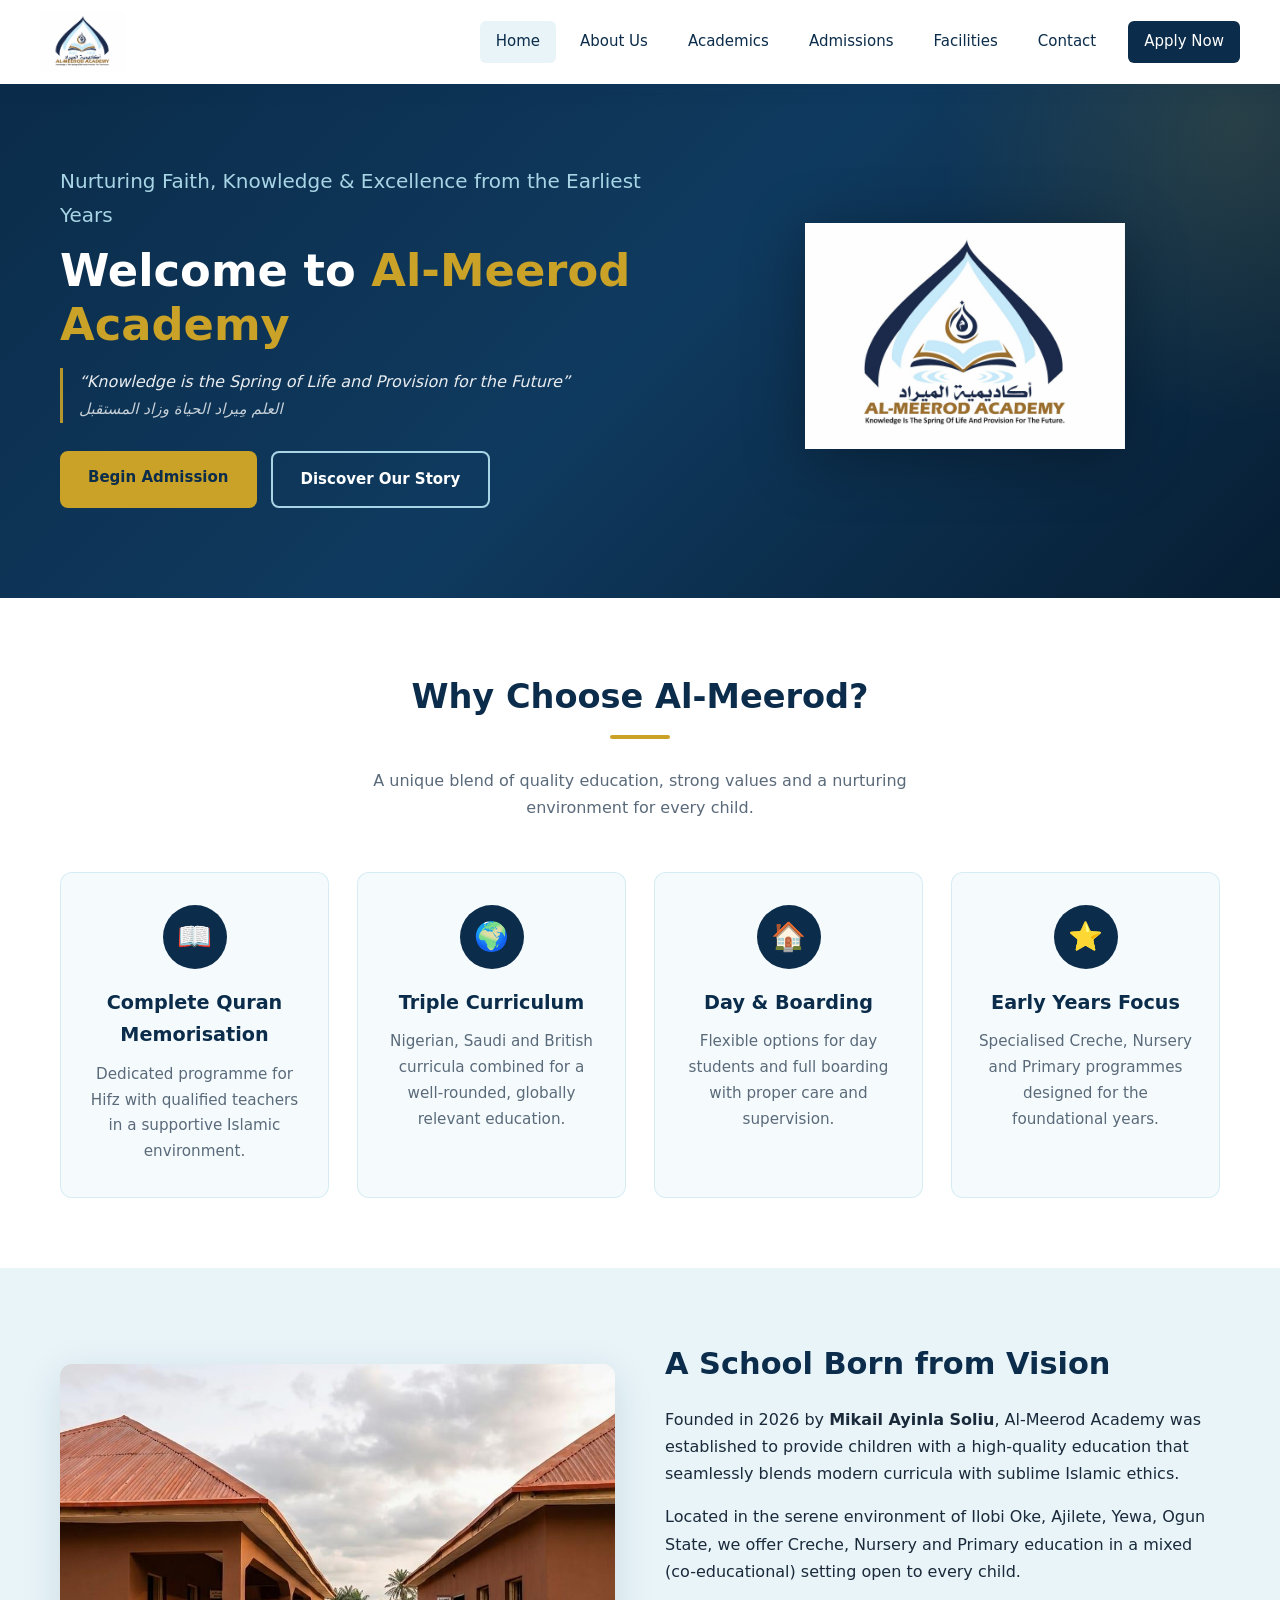
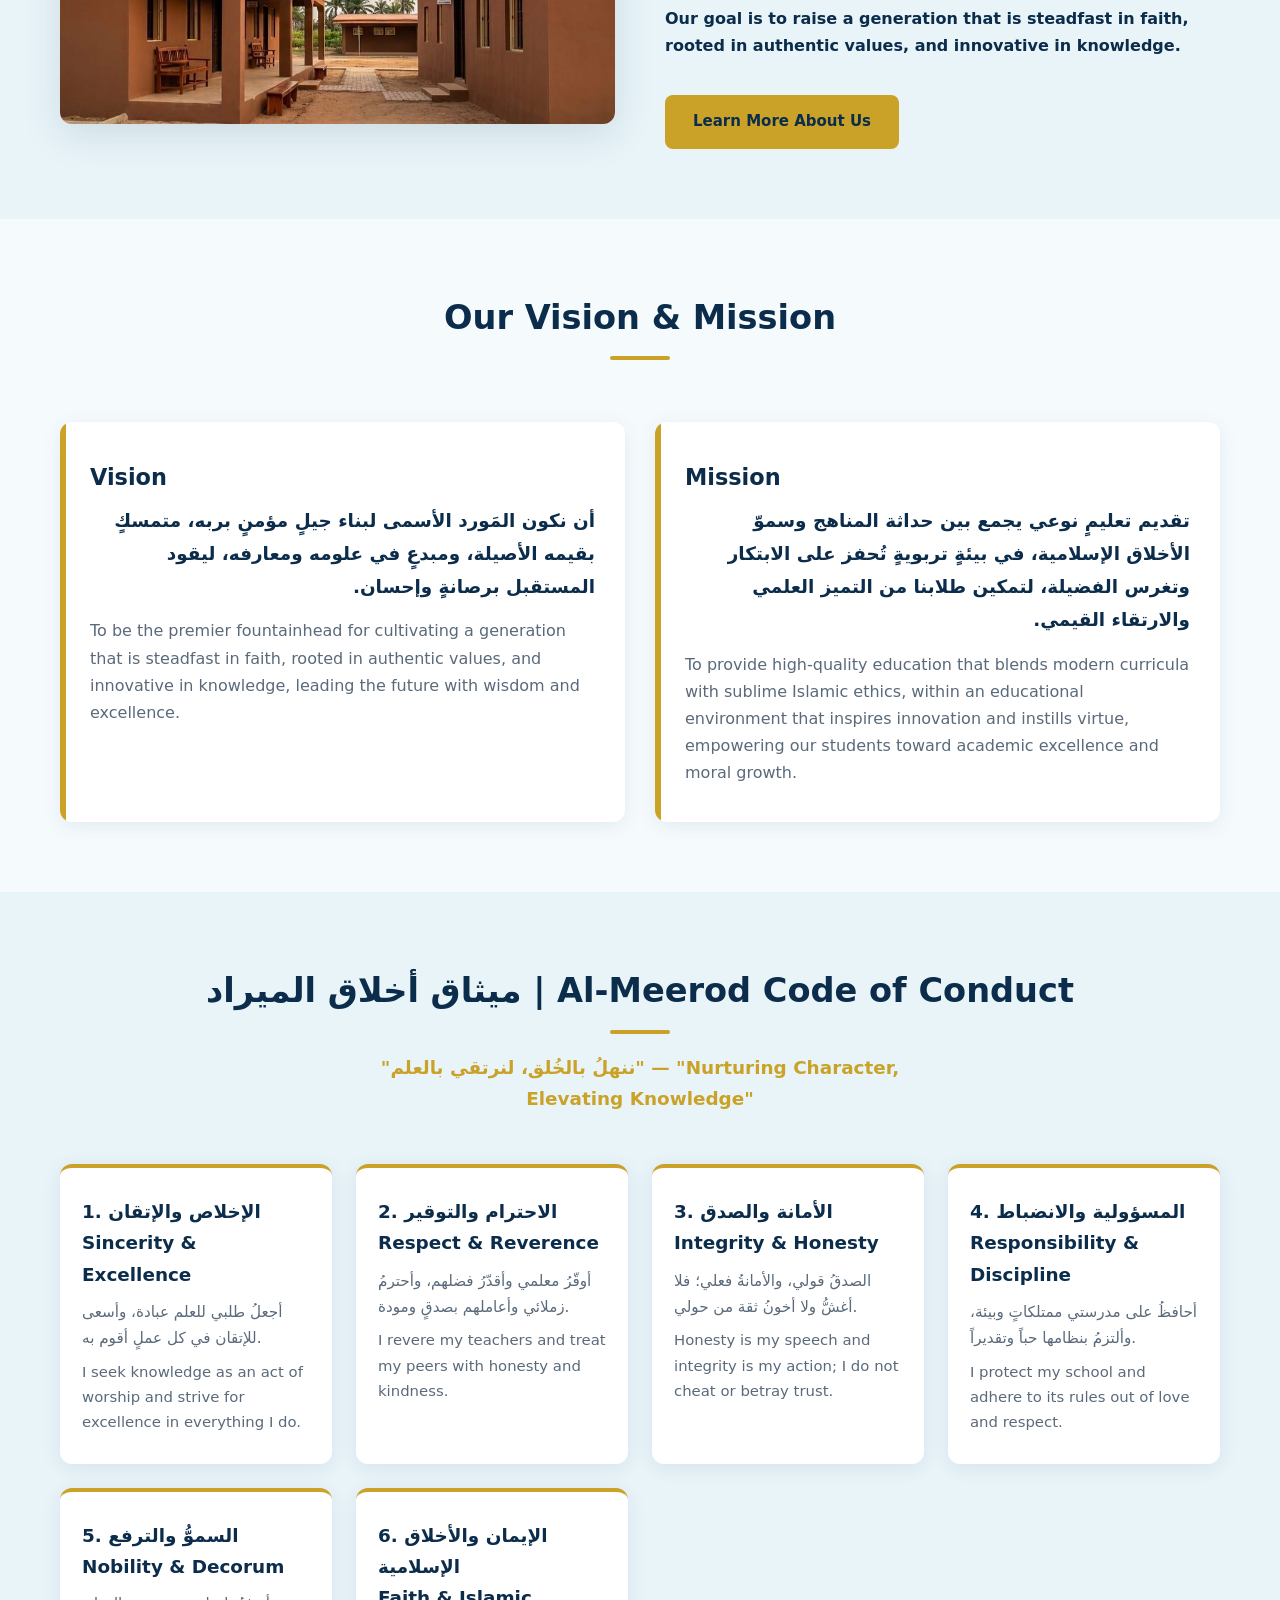
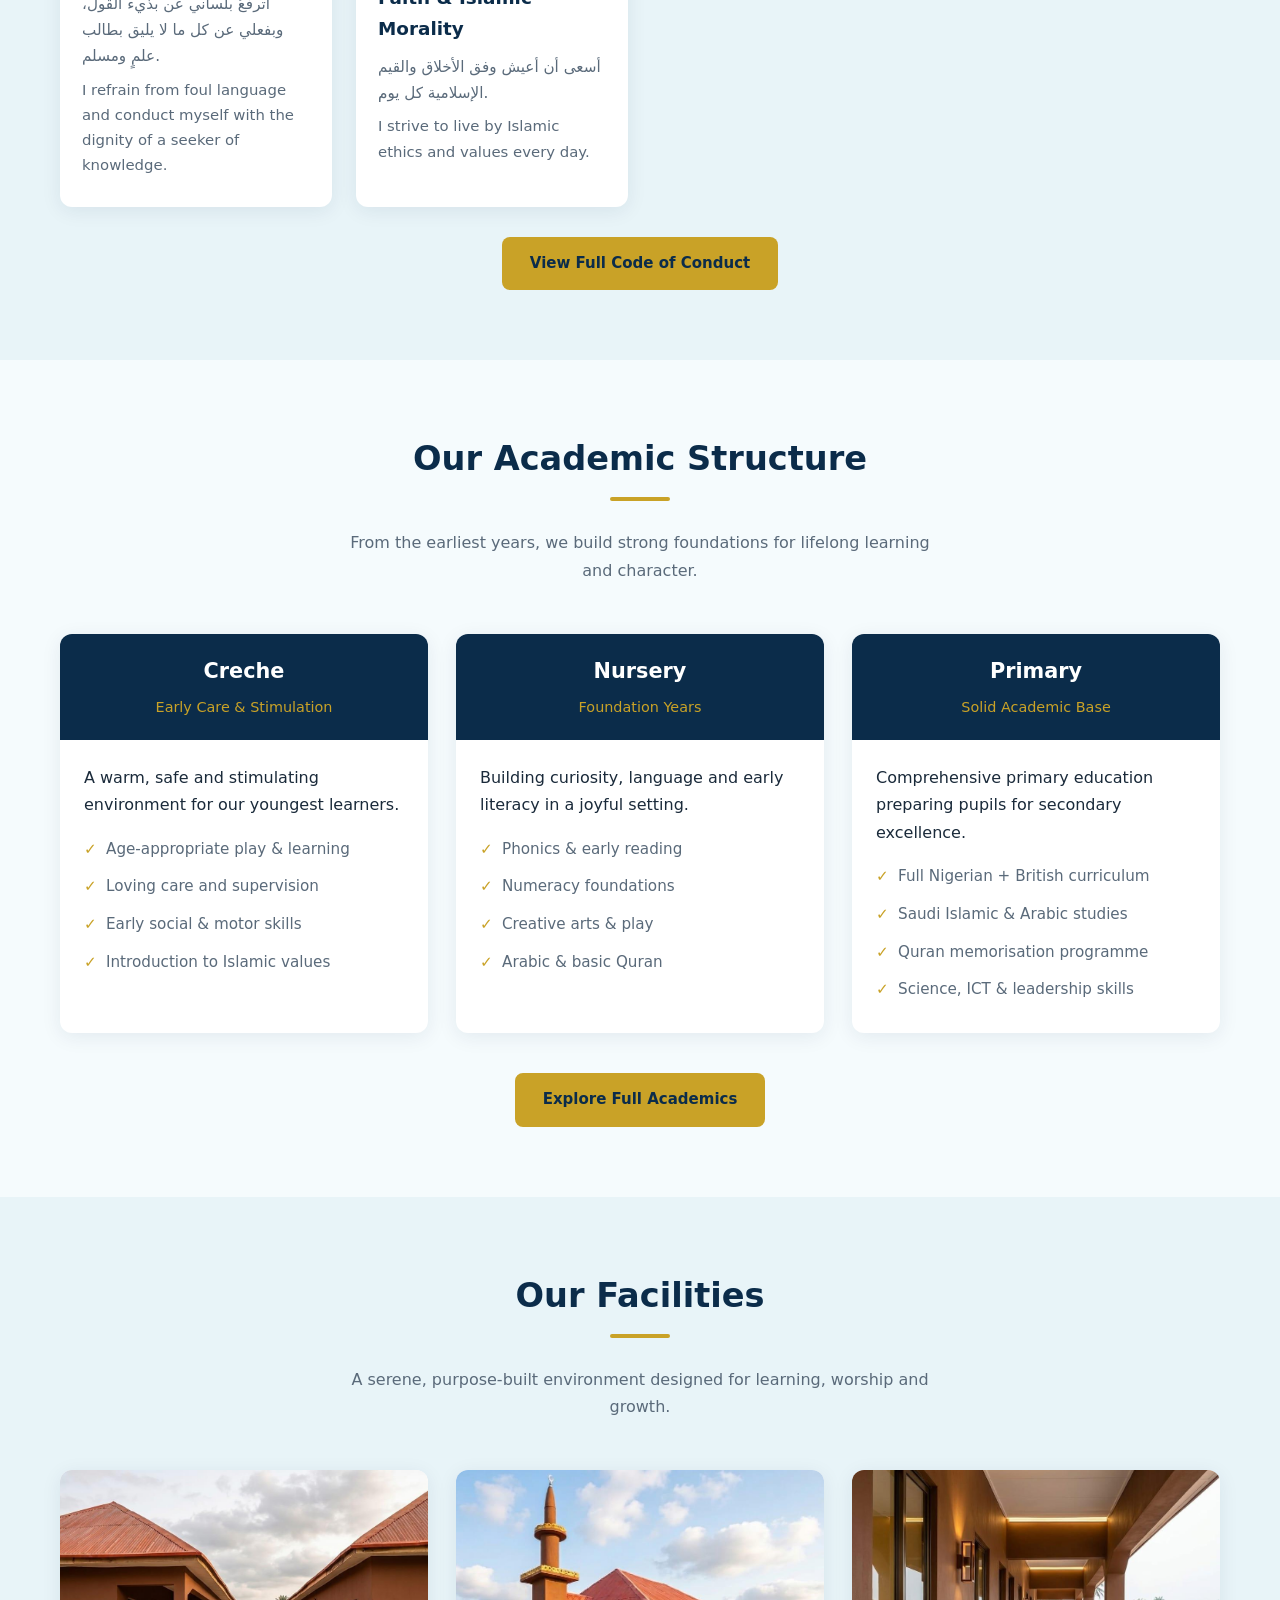
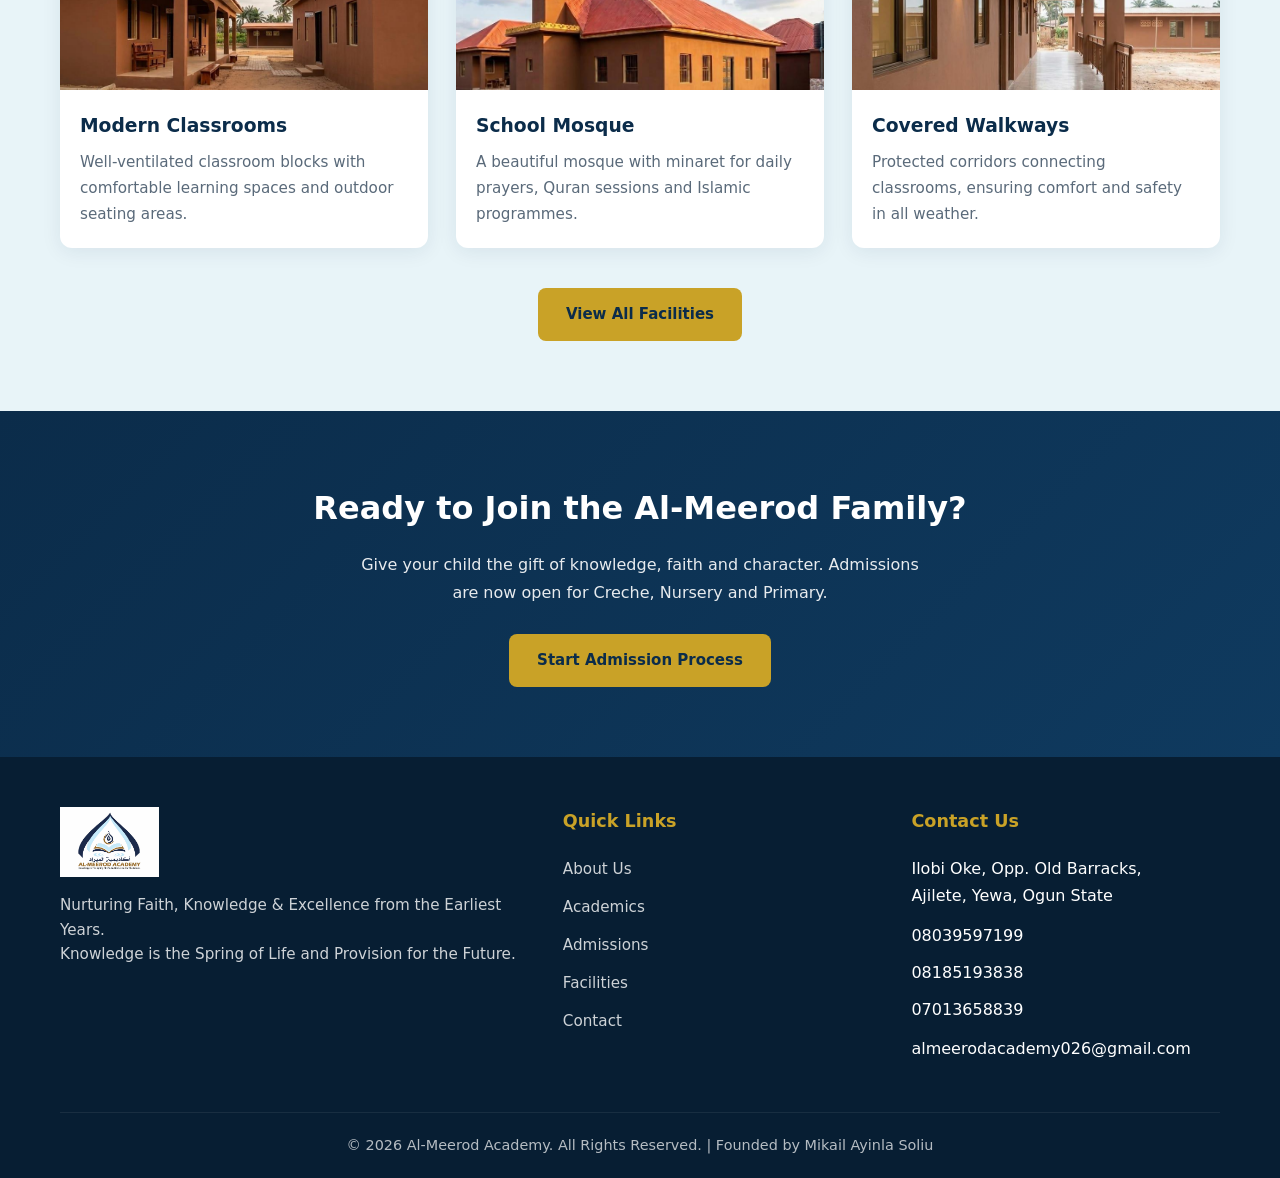
==== index.html @ 65f5c4ec "initial commit - almeerod academy website" ====
<!DOCTYPE html>
<html lang="en">
<head>
  <meta charset="UTF-8">
  <meta name="viewport" content="width=device-width, initial-scale=1.0">
  <title>Al-Meerod Academy | Nurturing Faith, Knowledge & Excellence</title>
  <meta name="description" content="Al-Meerod Academy - Creche, Nursery & Primary school in Ajilete, Yewa, Ogun State. Blending Nigerian, Saudi and British curricula with strong Islamic values and Quran memorisation.">
  <link rel="stylesheet" href="css/style.css">
  <link rel="icon" href="images/logo.png" type="image/png">
</head>
<body>

  <!-- Header -->
  <header class="header">
    <div class="container header-inner">
      <a href="index.html" class="logo-link">
        <img src="images/logo.png" alt="Al-Meerod Academy Logo">
      </a>
      <button class="menu-toggle" aria-label="Toggle menu">☰</button>
      <nav class="nav">
        <a href="index.html" class="active">Home</a>
        <a href="about.html">About Us</a>
        <a href="academics.html">Academics</a>
        <a href="admissions.html">Admissions</a>
        <a href="facilities.html">Facilities</a>
        <a href="contact.html">Contact</a>
        <a href="admission-form.html" class="btn-admit">Apply Now</a>
      </nav>
    </div>
  </header>

  <!-- Hero -->
  <section class="hero">
    <div class="container hero-content">
      <div class="hero-text">
        <p class="tagline">Nurturing Faith, Knowledge & Excellence from the Earliest Years</p>
        <h1>Welcome to <span>Al-Meerod Academy</span></h1>
        <p class="motto">“Knowledge is the Spring of Life and Provision for the Future”<br>
        <span style="font-size:0.95em; opacity:0.85;">العلم مِيراد الحياة وزاد المستقبل</span></p>
        <div class="hero-buttons">
          <a href="admission-form.html" class="btn btn-primary">Begin Admission</a>
          <a href="about.html" class="btn btn-outline">Discover Our Story</a>
        </div>
      </div>
      <div class="hero-logo">
        <img src="images/logo.png" alt="Al-Meerod Academy">
      </div>
    </div>
  </section>

  <!-- Highlights -->
  <section class="section highlights">
    <div class="container">
      <div class="section-header">
        <h2>Why Choose Al-Meerod?</h2>
        <p>A unique blend of quality education, strong values and a nurturing environment for every child.</p>
      </div>
      <div class="highlights-grid">
        <div class="highlight-card">
          <div class="icon">📖</div>
          <h3>Complete Quran Memorisation</h3>
          <p>Dedicated programme for Hifz with qualified teachers in a supportive Islamic environment.</p>
        </div>
        <div class="highlight-card">
          <div class="icon">🌍</div>
          <h3>Triple Curriculum</h3>
          <p>Nigerian, Saudi and British curricula combined for a well-rounded, globally relevant education.</p>
        </div>
        <div class="highlight-card">
          <div class="icon">🏠</div>
          <h3>Day & Boarding</h3>
          <p>Flexible options for day students and full boarding with proper care and supervision.</p>
        </div>
        <div class="highlight-card">
          <div class="icon">⭐</div>
          <h3>Early Years Focus</h3>
          <p>Specialised Creche, Nursery and Primary programmes designed for the foundational years.</p>
        </div>
      </div>
    </div>
  </section>

  <!-- About Preview -->
  <section class="section about-preview">
    <div class="container about-grid">
      <div class="about-image">
        <img src="images/classrooms.jpg" alt="Al-Meerod Academy Classrooms">
      </div>
      <div class="about-content">
        <h2>A School Born from Vision</h2>
        <p>Founded in 2026 by <strong>Mikail Ayinla Soliu</strong>, Al-Meerod Academy was established to provide children with a high-quality education that seamlessly blends modern curricula with sublime Islamic ethics.</p>
        <p>Located in the serene environment of Ilobi Oke, Ajilete, Yewa, Ogun State, we offer Creche, Nursery and Primary education in a mixed (co-educational) setting open to every child.</p>
        <p class="founder">Our goal is to raise a generation that is steadfast in faith, rooted in authentic values, and innovative in knowledge.</p>
        <a href="about.html" class="btn btn-primary" style="margin-top: 20px;">Learn More About Us</a>
      </div>
    </div>
  </section>

  <!-- Vision & Mission -->
  <section class="section">
    <div class="container">
      <div class="section-header">
        <h2>Our Vision & Mission</h2>
      </div>
      <div class="vm-grid">
        <div class="vm-card">
          <h3>Vision</h3>
          <p class="arabic">أن نكون المَورد الأسمى لبناء جيلٍ مؤمنٍ بربه، متمسكٍ بقيمه الأصيلة، ومبدعٍ في علومه ومعارفه، ليقود المستقبل برصانةٍ وإحسان.</p>
          <p>To be the premier fountainhead for cultivating a generation that is steadfast in faith, rooted in authentic values, and innovative in knowledge, leading the future with wisdom and excellence.</p>
        </div>
        <div class="vm-card">
          <h3>Mission</h3>
          <p class="arabic">تقديم تعليمٍ نوعي يجمع بين حداثة المناهج وسموّ الأخلاق الإسلامية، في بيئةٍ تربويةٍ تُحفز على الابتكار وتغرس الفضيلة، لتمكين طلابنا من التميز العلمي والارتقاء القيمي.</p>
          <p>To provide high-quality education that blends modern curricula with sublime Islamic ethics, within an educational environment that inspires innovation and instills virtue, empowering our students toward academic excellence and moral growth.</p>
        </div>
      </div>
    </div>
  </section>

  <!-- Code of Conduct -->
  <section class="section" style="background: var(--sky);">
    <div class="container">
      <div class="section-header">
        <h2>ميثاق أخلاق الميراد | Al-Meerod Code of Conduct</h2>
        <p style="font-size: 1.15rem; color: var(--gold); font-weight: 600; margin-top: 6px;">"ننهلُ بالخُلق، لنرتقي بالعلم" — "Nurturing Character, Elevating Knowledge"</p>
      </div>
      <div class="values-grid">
        <div class="value-card">
          <h3>1. الإخلاص والإتقان<br>Sincerity & Excellence</h3>
          <p class="arabic" style="font-size: 0.95rem; margin: 8px 0;">أجعلُ طلبي للعلم عبادة، وأسعى للإتقان في كل عملٍ أقوم به.</p>
          <p>I seek knowledge as an act of worship and strive for excellence in everything I do.</p>
        </div>
        <div class="value-card">
          <h3>2. الاحترام والتوقير<br>Respect & Reverence</h3>
          <p class="arabic" style="font-size: 0.95rem; margin: 8px 0;">أوقّرُ معلمي وأقدّرُ فضلهم، وأحترمُ زملائي وأعاملهم بصدقٍ ومودة.</p>
          <p>I revere my teachers and treat my peers with honesty and kindness.</p>
        </div>
        <div class="value-card">
          <h3>3. الأمانة والصدق<br>Integrity & Honesty</h3>
          <p class="arabic" style="font-size: 0.95rem; margin: 8px 0;">الصدقُ قولي، والأمانةُ فعلي؛ فلا أغشُّ ولا أخونُ ثقة من حولي.</p>
          <p>Honesty is my speech and integrity is my action; I do not cheat or betray trust.</p>
        </div>
        <div class="value-card">
          <h3>4. المسؤولية والانضباط<br>Responsibility & Discipline</h3>
          <p class="arabic" style="font-size: 0.95rem; margin: 8px 0;">أحافظُ على مدرستي ممتلكاتٍ وبيئة، وألتزمُ بنظامها حباً وتقديراً.</p>
          <p>I protect my school and adhere to its rules out of love and respect.</p>
        </div>
        <div class="value-card">
          <h3>5. السموُّ والترفع<br>Nobility & Decorum</h3>
          <p class="arabic" style="font-size: 0.95rem; margin: 8px 0;">أترفعُ بلساني عن بذيء القول، وبفعلي عن كل ما لا يليق بطالب علمٍ ومسلم.</p>
          <p>I refrain from foul language and conduct myself with the dignity of a seeker of knowledge.</p>
        </div>
        <div class="value-card">
          <h3>6. الإيمان والأخلاق الإسلامية<br>Faith & Islamic Morality</h3>
          <p class="arabic" style="font-size: 0.95rem; margin: 8px 0;">أسعى أن أعيش وفق الأخلاق والقيم الإسلامية كل يوم.</p>
          <p>I strive to live by Islamic ethics and values every day.</p>
        </div>
      </div>
      <div style="text-align: center; margin-top: 30px;">
        <a href="about.html" class="btn btn-primary">View Full Code of Conduct</a>
      </div>
    </div>
  </section>

  <!-- Academic Levels Preview -->
  <section class="section">
    <div class="container">
      <div class="section-header">
        <h2>Our Academic Structure</h2>
        <p>From the earliest years, we build strong foundations for lifelong learning and character.</p>
      </div>
      <div class="levels-grid">
        <div class="level-card">
          <div class="level-header">
            <h3>Creche</h3>
            <span>Early Care & Stimulation</span>
          </div>
          <div class="level-body">
            <p>A warm, safe and stimulating environment for our youngest learners.</p>
            <ul>
              <li>Age-appropriate play & learning</li>
              <li>Loving care and supervision</li>
              <li>Early social & motor skills</li>
              <li>Introduction to Islamic values</li>
            </ul>
          </div>
        </div>
        <div class="level-card">
          <div class="level-header">
            <h3>Nursery</h3>
            <span>Foundation Years</span>
          </div>
          <div class="level-body">
            <p>Building curiosity, language and early literacy in a joyful setting.</p>
            <ul>
              <li>Phonics & early reading</li>
              <li>Numeracy foundations</li>
              <li>Creative arts & play</li>
              <li>Arabic & basic Quran</li>
            </ul>
          </div>
        </div>
        <div class="level-card">
          <div class="level-header">
            <h3>Primary</h3>
            <span>Solid Academic Base</span>
          </div>
          <div class="level-body">
            <p>Comprehensive primary education preparing pupils for secondary excellence.</p>
            <ul>
              <li>Full Nigerian + British curriculum</li>
              <li>Saudi Islamic & Arabic studies</li>
              <li>Quran memorisation programme</li>
              <li>Science, ICT & leadership skills</li>
            </ul>
          </div>
        </div>
      </div>
      <div style="text-align: center; margin-top: 40px;">
        <a href="academics.html" class="btn btn-primary">Explore Full Academics</a>
      </div>
    </div>
  </section>

  <!-- Facilities Preview -->
  <section class="section" style="background: var(--sky);">
    <div class="container">
      <div class="section-header">
        <h2>Our Facilities</h2>
        <p>A serene, purpose-built environment designed for learning, worship and growth.</p>
      </div>
      <div class="facilities-grid">
        <div class="facility-card">
          <img src="images/classrooms.jpg" alt="Classroom Blocks">
          <div class="facility-info">
            <h3>Modern Classrooms</h3>
            <p>Well-ventilated classroom blocks with comfortable learning spaces and outdoor seating areas.</p>
          </div>
        </div>
        <div class="facility-card">
          <img src="images/mosque.jpg" alt="School Mosque">
          <div class="facility-info">
            <h3>School Mosque</h3>
            <p>A beautiful mosque with minaret for daily prayers, Quran sessions and Islamic programmes.</p>
          </div>
        </div>
        <div class="facility-card">
          <img src="images/corridor.jpg" alt="School Corridor">
          <div class="facility-info">
            <h3>Covered Walkways</h3>
            <p>Protected corridors connecting classrooms, ensuring comfort and safety in all weather.</p>
          </div>
        </div>
      </div>
      <div style="text-align: center; margin-top: 40px;">
        <a href="facilities.html" class="btn btn-primary">View All Facilities</a>
      </div>
    </div>
  </section>

  <!-- CTA -->
  <section class="cta">
    <div class="container">
      <h2>Ready to Join the Al-Meerod Family?</h2>
      <p>Give your child the gift of knowledge, faith and character. Admissions are now open for Creche, Nursery and Primary.</p>
      <a href="admission-form.html" class="btn btn-primary">Start Admission Process</a>
    </div>
  </section>

  <!-- Footer -->
  <footer class="footer">
    <div class="container">
      <div class="footer-grid">
        <div class="footer-brand">
          <img src="images/logo.png" alt="Al-Meerod Academy">
          <p>Nurturing Faith, Knowledge & Excellence from the Earliest Years.<br>
          Knowledge is the Spring of Life and Provision for the Future.</p>
        </div>
        <div>
          <h4>Quick Links</h4>
          <ul>
            <li><a href="about.html">About Us</a></li>
            <li><a href="academics.html">Academics</a></li>
            <li><a href="admissions.html">Admissions</a></li>
            <li><a href="facilities.html">Facilities</a></li>
            <li><a href="contact.html">Contact</a></li>
          </ul>
        </div>
        <div>
          <h4>Contact Us</h4>
          <ul>
            <li>Ilobi Oke, Opp. Old Barracks,<br>Ajilete, Yewa, Ogun State</li>
            <li style="margin-top:12px;">08039597199</li>
            <li>08185193838</li>
            <li>07013658839</li>
            <li style="margin-top:12px;">almeerodacademy026@gmail.com</li>
          </ul>
        </div>
      </div>
      <div class="footer-bottom">
        <p>&copy; 2026 Al-Meerod Academy. All Rights Reserved. | Founded by Mikail Ayinla Soliu</p>
      </div>
    </div>
  </footer>

  <script src="js/main.js"></script>
</body>
</html>
---- css/style.css ----
/* ========================================
   Al-Meerod Academy - Main Stylesheet
   Colors: Light Sky Blue + Navy + Gold
======================================== */

:root {
  --navy: #0B2C4A;
  --navy-dark: #071E33;
  --gold: #C9A227;
  --gold-light: #E8C547;
  --sky: #E8F4F8;
  --sky-light: #F5FBFD;
  --light-blue: #A8D5E5;
  --white: #FFFFFF;
  --text: #1A2A3A;
  --text-muted: #5A6A7A;
  --shadow: 0 4px 20px rgba(11, 44, 74, 0.08);
  --shadow-lg: 0 10px 40px rgba(11, 44, 74, 0.12);
  --radius: 12px;
  --transition: all 0.3s ease;
}

* {
  margin: 0;
  padding: 0;
  box-sizing: border-box;
}

html {
  scroll-behavior: smooth;
}

body {
  font-family: 'Segoe UI', system-ui, -apple-system, BlinkMacSystemFont, sans-serif;
  background-color: var(--sky-light);
  color: var(--text);
  line-height: 1.7;
  overflow-x: hidden;
}

img {
  max-width: 100%;
  height: auto;
  display: block;
}

a {
  text-decoration: none;
  color: inherit;
  transition: var(--transition);
}

ul {
  list-style: none;
}

.container {
  width: 100%;
  max-width: 1200px;
  margin: 0 auto;
  padding: 0 20px;
}

/* ========== HEADER ========== */
.header {
  background: var(--white);
  box-shadow: var(--shadow);
  position: sticky;
  top: 0;
  z-index: 1000;
}

.header-inner {
  display: flex;
  align-items: center;
  justify-content: space-between;
  padding: 12px 0;
}

.logo-link {
  display: flex;
  align-items: center;
  gap: 12px;
}

.logo-link img {
  height: 60px;
  width: auto;
}

.logo-text {
  display: none;
}

.nav {
  display: flex;
  align-items: center;
  gap: 8px;
}

.nav a {
  padding: 8px 16px;
  font-weight: 500;
  font-size: 15px;
  color: var(--navy);
  border-radius: 6px;
}

.nav a:hover,
.nav a.active {
  background: var(--sky);
  color: var(--navy);
}

.nav a.btn-admit {
  background: var(--navy);
  color: var(--white);
  margin-left: 8px;
}

.nav a.btn-admit:hover {
  background: var(--gold);
  color: var(--navy);
}

.menu-toggle {
  display: none;
  background: none;
  border: none;
  font-size: 28px;
  color: var(--navy);
  cursor: pointer;
}

/* ========== HERO ========== */
.hero {
  background: linear-gradient(135deg, var(--navy) 0%, #0F3A5F 50%, var(--navy-dark) 100%);
  color: var(--white);
  padding: 80px 0 90px;
  position: relative;
  overflow: hidden;
}

.hero::before {
  content: '';
  position: absolute;
  top: -50%;
  right: -20%;
  width: 600px;
  height: 600px;
  background: radial-gradient(circle, rgba(201, 162, 39, 0.15) 0%, transparent 70%);
  border-radius: 50%;
}

.hero-content {
  display: grid;
  grid-template-columns: 1.2fr 1fr;
  gap: 40px;
  align-items: center;
  position: relative;
  z-index: 1;
}

.hero-text h1 {
  font-size: 2.8rem;
  font-weight: 700;
  line-height: 1.2;
  margin-bottom: 16px;
}

.hero-text h1 span {
  color: var(--gold);
}

.hero-text .tagline {
  font-size: 1.25rem;
  color: var(--light-blue);
  margin-bottom: 12px;
  font-weight: 500;
}

.hero-text .motto {
  font-size: 1rem;
  font-style: italic;
  opacity: 0.9;
  margin-bottom: 28px;
  border-left: 3px solid var(--gold);
  padding-left: 16px;
}

.hero-buttons {
  display: flex;
  gap: 14px;
  flex-wrap: wrap;
}

.btn {
  display: inline-block;
  padding: 14px 28px;
  border-radius: 8px;
  font-weight: 600;
  font-size: 15px;
  transition: var(--transition);
  cursor: pointer;
  border: none;
}

.btn-primary {
  background: var(--gold);
  color: var(--navy);
}

.btn-primary:hover {
  background: var(--gold-light);
  transform: translateY(-2px);
}

.btn-outline {
  background: transparent;
  color: var(--white);
  border: 2px solid var(--light-blue);
}

.btn-outline:hover {
  background: var(--white);
  color: var(--navy);
  border-color: var(--white);
}

.hero-logo {
  text-align: center;
}

.hero-logo img {
  max-width: 320px;
  margin: 0 auto;
  filter: drop-shadow(0 10px 30px rgba(0,0,0,0.3));
}

/* ========== SECTIONS ========== */
.section {
  padding: 70px 0;
}

.section-header {
  text-align: center;
  margin-bottom: 50px;
}

.section-header h2 {
  font-size: 2.1rem;
  color: var(--navy);
  margin-bottom: 12px;
  position: relative;
  display: inline-block;
}

.section-header h2::after {
  content: '';
  display: block;
  width: 60px;
  height: 4px;
  background: var(--gold);
  margin: 10px auto 0;
  border-radius: 2px;
}

.section-header p {
  color: var(--text-muted);
  max-width: 600px;
  margin: 16px auto 0;
}

/* ========== HIGHLIGHTS ========== */
.highlights {
  background: var(--white);
}

.highlights-grid {
  display: grid;
  grid-template-columns: repeat(auto-fit, minmax(260px, 1fr));
  gap: 28px;
}

.highlight-card {
  background: var(--sky-light);
  border-radius: var(--radius);
  padding: 32px 24px;
  text-align: center;
  border: 1px solid rgba(168, 213, 229, 0.4);
  transition: var(--transition);
}

.highlight-card:hover {
  transform: translateY(-6px);
  box-shadow: var(--shadow-lg);
  border-color: var(--gold);
}

.highlight-card .icon {
  width: 64px;
  height: 64px;
  background: var(--navy);
  color: var(--gold);
  border-radius: 50%;
  display: flex;
  align-items: center;
  justify-content: center;
  font-size: 28px;
  margin: 0 auto 18px;
}

.highlight-card h3 {
  color: var(--navy);
  font-size: 1.2rem;
  margin-bottom: 10px;
}

.highlight-card p {
  color: var(--text-muted);
  font-size: 0.95rem;
}

/* ========== ABOUT PREVIEW ========== */
.about-preview {
  background: var(--sky);
}

.about-grid {
  display: grid;
  grid-template-columns: 1fr 1fr;
  gap: 50px;
  align-items: center;
}

.about-image img {
  border-radius: var(--radius);
  box-shadow: var(--shadow-lg);
  width: 100%;
  height: 360px;
  object-fit: cover;
}

.about-content h2 {
  color: var(--navy);
  font-size: 1.9rem;
  margin-bottom: 16px;
}

.about-content p {
  margin-bottom: 16px;
  color: var(--text);
}

.about-content .founder {
  font-weight: 600;
  color: var(--navy);
  margin-top: 20px;
}

/* ========== VALUES ========== */
.values-grid {
  display: grid;
  grid-template-columns: repeat(auto-fit, minmax(240px, 1fr));
  gap: 24px;
}

.value-card {
  background: var(--white);
  border-radius: var(--radius);
  padding: 28px 22px;
  box-shadow: var(--shadow);
  border-top: 4px solid var(--gold);
  transition: var(--transition);
}

.value-card:hover {
  transform: translateY(-4px);
  box-shadow: var(--shadow-lg);
}

.value-card h3 {
  color: var(--navy);
  font-size: 1.15rem;
  margin-bottom: 10px;
  display: flex;
  align-items: center;
  gap: 10px;
}

.value-card h3 span {
  color: var(--gold);
  font-size: 1.4rem;
}

.value-card p {
  color: var(--text-muted);
  font-size: 0.93rem;
}

/* ========== ACADEMICS ========== */
.levels-grid {
  display: grid;
  grid-template-columns: repeat(auto-fit, minmax(280px, 1fr));
  gap: 28px;
}

.level-card {
  background: var(--white);
  border-radius: var(--radius);
  overflow: hidden;
  box-shadow: var(--shadow);
  transition: var(--transition);
}

.level-card:hover {
  transform: translateY(-5px);
  box-shadow: var(--shadow-lg);
}

.level-card .level-header {
  background: var(--navy);
  color: var(--white);
  padding: 20px;
  text-align: center;
}

.level-card .level-header h3 {
  font-size: 1.3rem;
  margin-bottom: 4px;
}

.level-card .level-header span {
  color: var(--gold);
  font-size: 0.9rem;
}

.level-card .level-body {
  padding: 24px;
}

.level-card .level-body ul {
  margin-top: 12px;
}

.level-card .level-body li {
  padding: 6px 0;
  padding-left: 22px;
  position: relative;
  color: var(--text-muted);
  font-size: 0.95rem;
}

.level-card .level-body li::before {
  content: '✓';
  position: absolute;
  left: 0;
  color: var(--gold);
  font-weight: bold;
}

/* ========== FACILITIES ========== */
.facilities-grid {
  display: grid;
  grid-template-columns: repeat(auto-fit, minmax(300px, 1fr));
  gap: 28px;
}

.facility-card {
  background: var(--white);
  border-radius: var(--radius);
  overflow: hidden;
  box-shadow: var(--shadow);
  transition: var(--transition);
}

.facility-card:hover {
  transform: translateY(-5px);
  box-shadow: var(--shadow-lg);
}

.facility-card img {
  width: 100%;
  height: 220px;
  object-fit: cover;
}

.facility-card .facility-info {
  padding: 20px;
}

.facility-card h3 {
  color: var(--navy);
  margin-bottom: 8px;
}

.facility-card p {
  color: var(--text-muted);
  font-size: 0.95rem;
}

/* ========== VISION MISSION ========== */
.vm-grid {
  display: grid;
  grid-template-columns: 1fr 1fr;
  gap: 30px;
}

.vm-card {
  background: var(--white);
  border-radius: var(--radius);
  padding: 36px 30px;
  box-shadow: var(--shadow);
  position: relative;
  overflow: hidden;
}

.vm-card::before {
  content: '';
  position: absolute;
  top: 0;
  left: 0;
  width: 6px;
  height: 100%;
  background: var(--gold);
}

.vm-card h3 {
  color: var(--navy);
  font-size: 1.4rem;
  margin-bottom: 8px;
}

.vm-card .arabic {
  font-size: 1.15rem;
  color: var(--navy);
  direction: rtl;
  margin-bottom: 14px;
  font-weight: 600;
  line-height: 1.8;
}

.vm-card p {
  color: var(--text-muted);
}

/* ========== CTA ========== */
.cta {
  background: linear-gradient(135deg, var(--navy) 0%, #0F3A5F 100%);
  color: var(--white);
  text-align: center;
  padding: 70px 0;
}

.cta h2 {
  font-size: 2rem;
  margin-bottom: 16px;
}

.cta p {
  max-width: 560px;
  margin: 0 auto 28px;
  opacity: 0.9;
}

/* ========== CONTACT INFO ========== */
.contact-grid {
  display: grid;
  grid-template-columns: 1fr 1fr;
  gap: 40px;
}

.contact-info h3 {
  color: var(--navy);
  margin-bottom: 20px;
  font-size: 1.4rem;
}

.contact-item {
  display: flex;
  gap: 16px;
  margin-bottom: 22px;
  align-items: flex-start;
}

.contact-item .icon {
  width: 44px;
  height: 44px;
  background: var(--sky);
  color: var(--navy);
  border-radius: 50%;
  display: flex;
  align-items: center;
  justify-content: center;
  font-size: 18px;
  flex-shrink: 0;
}

.contact-item strong {
  display: block;
  color: var(--navy);
  margin-bottom: 2px;
}

.contact-item p {
  color: var(--text-muted);
  font-size: 0.95rem;
}

.contact-form {
  background: var(--white);
  padding: 32px;
  border-radius: var(--radius);
  box-shadow: var(--shadow);
}

.contact-form h3 {
  color: var(--navy);
  margin-bottom: 20px;
}

.form-group {
  margin-bottom: 18px;
}

.form-group label {
  display: block;
  margin-bottom: 6px;
  font-weight: 500;
  color: var(--navy);
  font-size: 0.9rem;
}

.form-group input,
.form-group textarea,
.form-group select {
  width: 100%;
  padding: 12px 14px;
  border: 1px solid #D0E0E8;
  border-radius: 8px;
  font-size: 15px;
  font-family: inherit;
  transition: var(--transition);
  background: var(--sky-light);
}

.form-group input:focus,
.form-group textarea:focus,
.form-group select:focus {
  outline: none;
  border-color: var(--gold);
  background: var(--white);
}

.form-group textarea {
  resize: vertical;
  min-height: 120px;
}

/* ========== FOOTER ========== */
.footer {
  background: var(--navy-dark);
  color: var(--white);
  padding: 50px 0 20px;
}

.footer-grid {
  display: grid;
  grid-template-columns: 1.5fr 1fr 1fr;
  gap: 40px;
  margin-bottom: 40px;
}

.footer-brand img {
  height: 70px;
  margin-bottom: 16px;
}

.footer-brand p {
  opacity: 0.8;
  font-size: 0.95rem;
  line-height: 1.6;
}

.footer h4 {
  color: var(--gold);
  margin-bottom: 18px;
  font-size: 1.1rem;
}

.footer ul li {
  margin-bottom: 10px;
}

.footer ul a {
  opacity: 0.8;
  font-size: 0.95rem;
}

.footer ul a:hover {
  opacity: 1;
  color: var(--gold);
}

.footer-bottom {
  border-top: 1px solid rgba(255,255,255,0.1);
  padding-top: 20px;
  text-align: center;
  opacity: 0.7;
  font-size: 0.9rem;
}

/* ========== PAGE HERO (inner pages) ========== */
.page-hero {
  background: linear-gradient(135deg, var(--navy) 0%, #0F3A5F 100%);
  color: var(--white);
  padding: 60px 0;
  text-align: center;
}

.page-hero h1 {
  font-size: 2.4rem;
  margin-bottom: 10px;
}

.page-hero p {
  opacity: 0.85;
  font-size: 1.1rem;
}

/* ========== GOALS ========== */
.goals-list {
  display: grid;
  grid-template-columns: repeat(auto-fit, minmax(280px, 1fr));
  gap: 24px;
}

.goal-item {
  background: var(--white);
  border-radius: var(--radius);
  padding: 28px;
  box-shadow: var(--shadow);
  display: flex;
  gap: 18px;
  align-items: flex-start;
}

.goal-item .num {
  width: 48px;
  height: 48px;
  background: var(--navy);
  color: var(--gold);
  border-radius: 50%;
  display: flex;
  align-items: center;
  justify-content: center;
  font-weight: 700;
  font-size: 1.2rem;
  flex-shrink: 0;
}

.goal-item h4 {
  color: var(--navy);
  margin-bottom: 6px;
}

.goal-item p {
  color: var(--text-muted);
  font-size: 0.93rem;
}

/* ========== RESPONSIVE ========== */
@media (max-width: 900px) {
  .hero-content {
    grid-template-columns: 1fr;
    text-align: center;
  }

  .hero-text h1 {
    font-size: 2.2rem;
  }

  .hero-buttons {
    justify-content: center;
  }

  .hero-logo img {
    max-width: 240px;
    margin-top: 20px;
  }

  .about-grid,
  .vm-grid,
  .contact-grid {
    grid-template-columns: 1fr;
  }

  .footer-grid {
    grid-template-columns: 1fr;
    gap: 30px;
  }

  .nav {
    display: none;
    position: absolute;
    top: 100%;
    left: 0;
    right: 0;
    background: var(--white);
    flex-direction: column;
    padding: 16px;
    box-shadow: var(--shadow);
    gap: 4px;
  }

  .nav.open {
    display: flex;
  }

  .nav a {
    width: 100%;
    text-align: center;
  }

  .menu-toggle {
    display: block;
  }

  .logo-link img {
    height: 50px;
  }
}

@media (max-width: 600px) {
  .hero {
    padding: 50px 0 60px;
  }

  .hero-text h1 {
    font-size: 1.8rem;
  }

  .section {
    padding: 50px 0;
  }

  .section-header h2 {
    font-size: 1.7rem;
  }
}
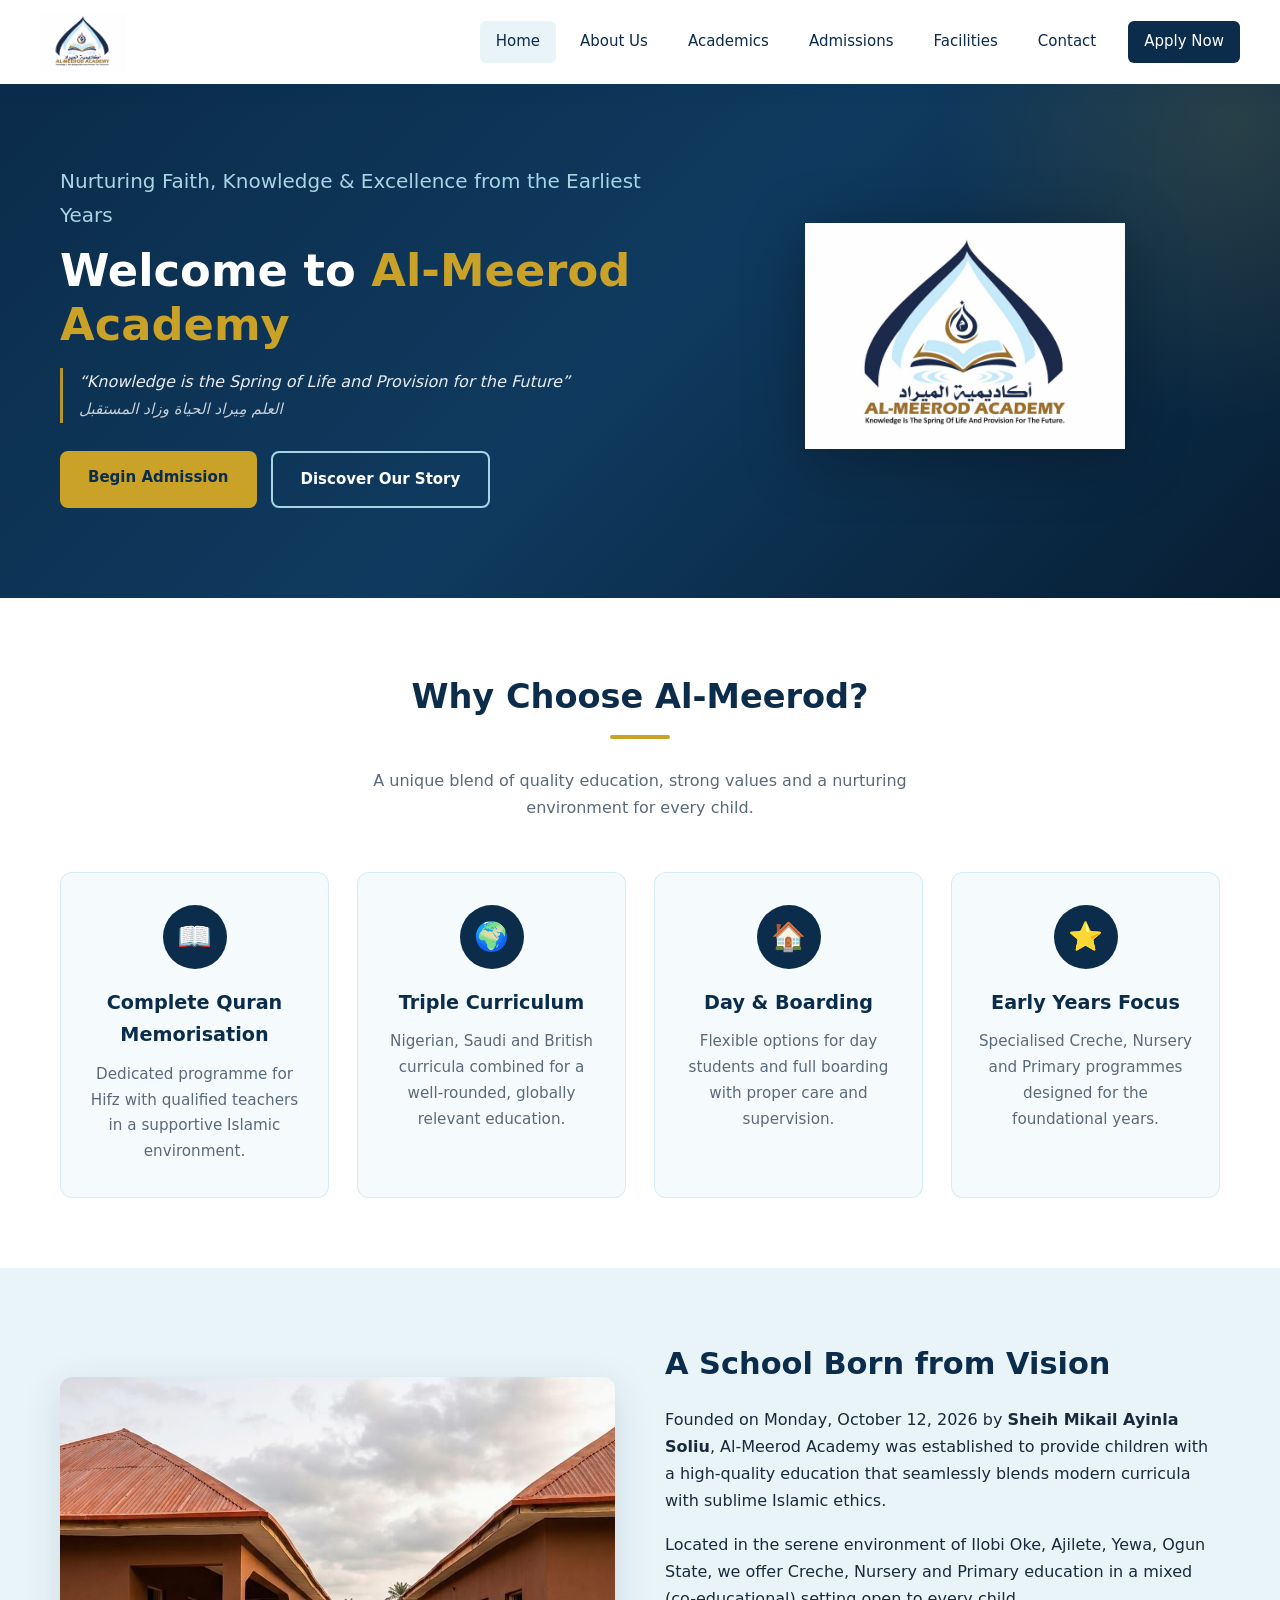
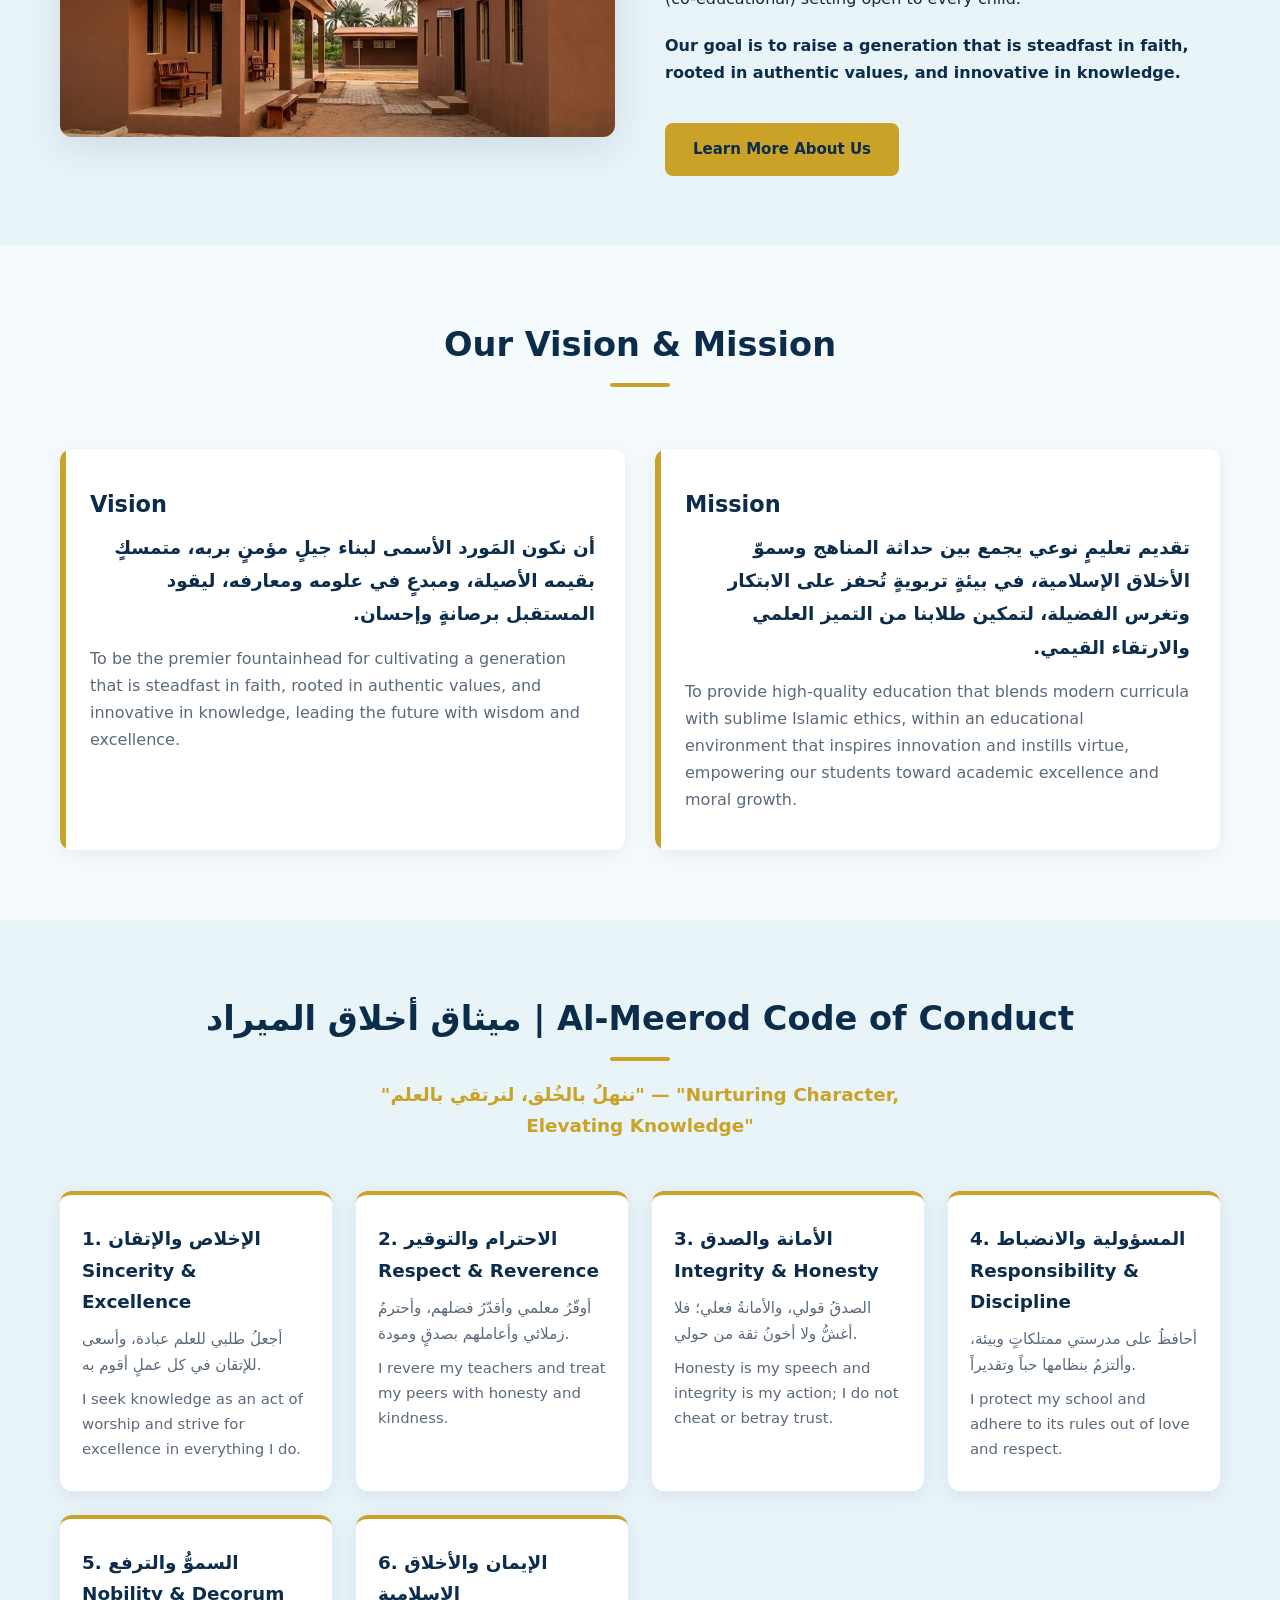
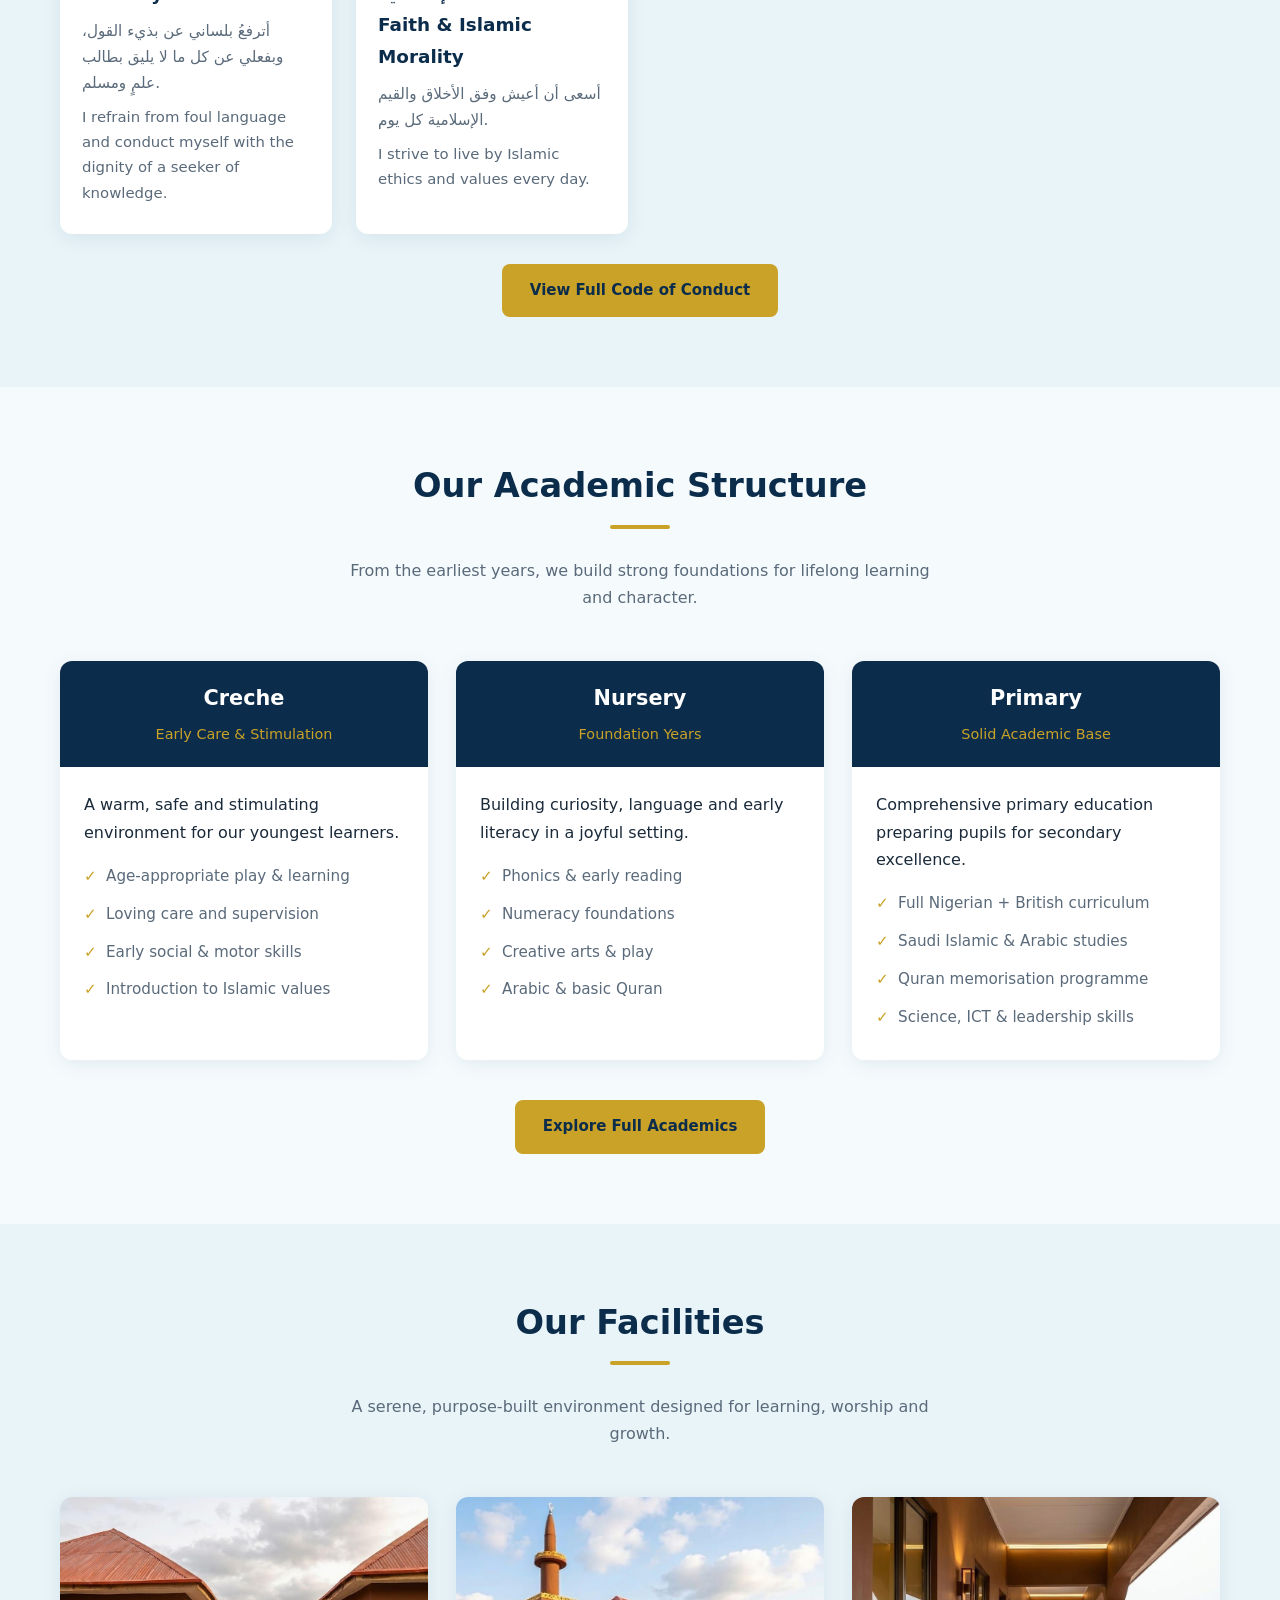
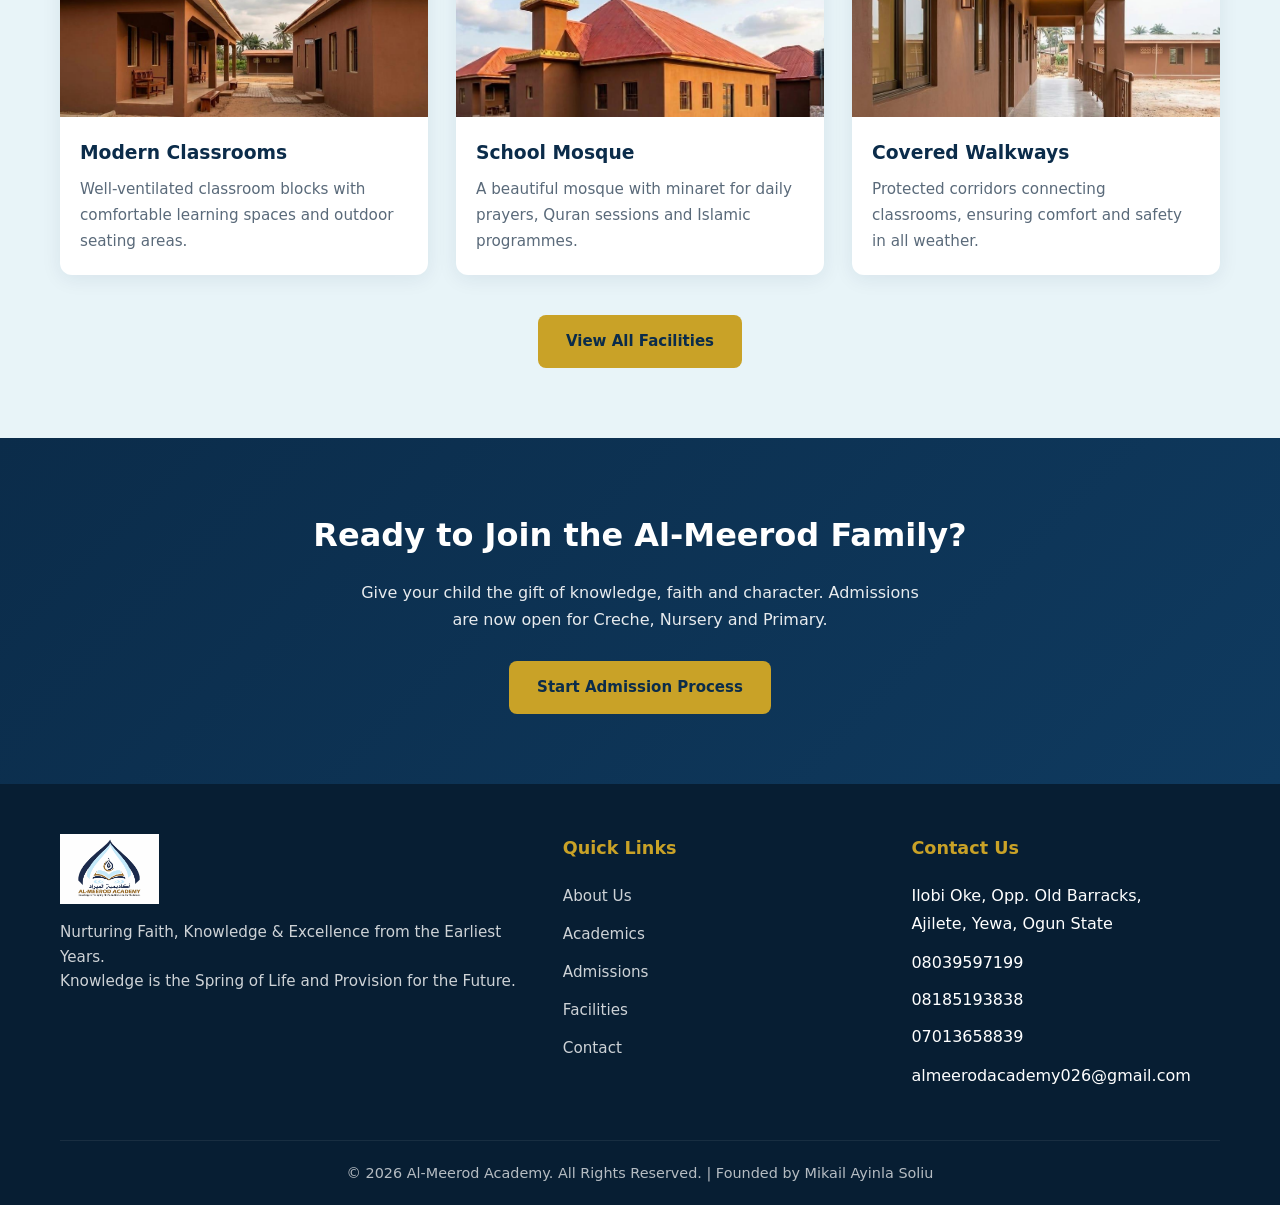
==== commit 3c73d803: "updated the website" ====
--- a/index.html
+++ b/index.html
@@ -88,7 +88,7 @@
       </div>
       <div class="about-content">
         <h2>A School Born from Vision</h2>
-        <p>Founded in 2026 by <strong>Mikail Ayinla Soliu</strong>, Al-Meerod Academy was established to provide children with a high-quality education that seamlessly blends modern curricula with sublime Islamic ethics.</p>
+        <p>Founded on Monday, October 12, 2026 by <strong>Sheih Mikail Ayinla Soliu</strong>, Al-Meerod Academy was established to provide children with a high-quality education that seamlessly blends modern curricula with sublime Islamic ethics.</p>
         <p>Located in the serene environment of Ilobi Oke, Ajilete, Yewa, Ogun State, we offer Creche, Nursery and Primary education in a mixed (co-educational) setting open to every child.</p>
         <p class="founder">Our goal is to raise a generation that is steadfast in faith, rooted in authentic values, and innovative in knowledge.</p>
         <a href="about.html" class="btn btn-primary" style="margin-top: 20px;">Learn More About Us</a>
